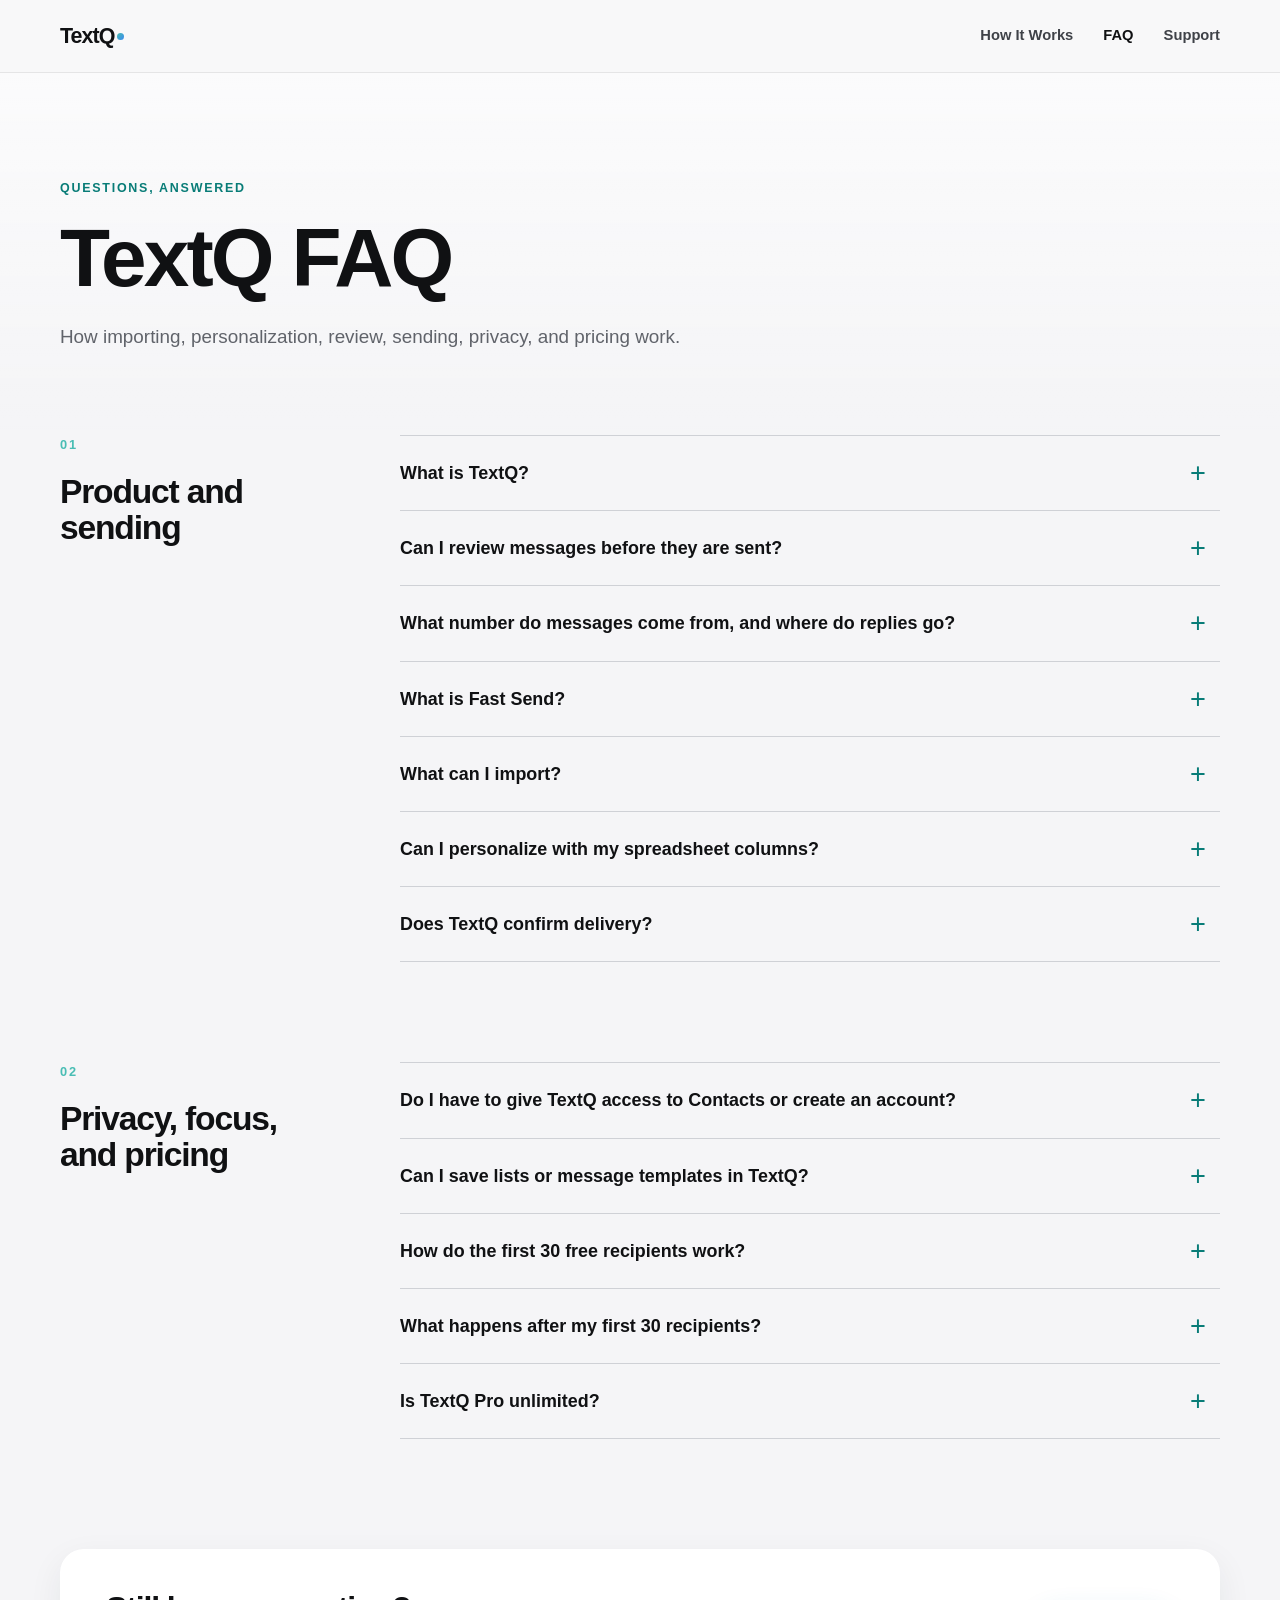
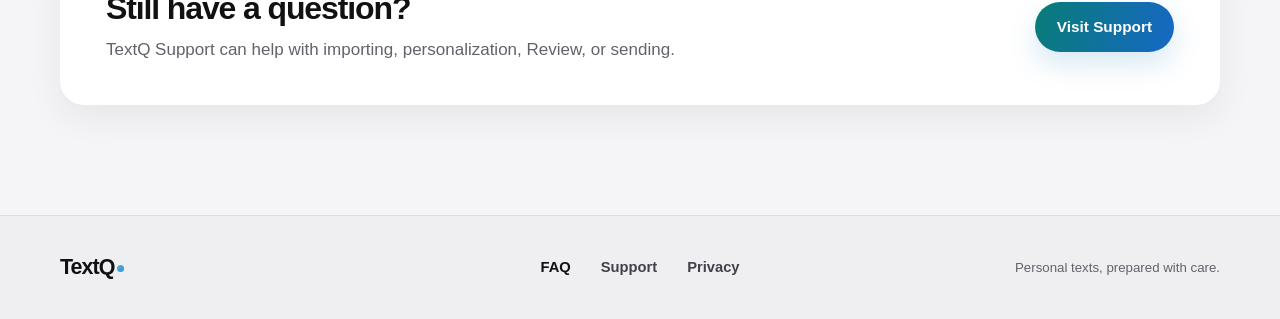
==== faq/index.html @ ec455a9d "Build TextQ launch website" ====
<!doctype html>
<html lang="en">
<head>
  <meta charset="utf-8">
  <meta name="viewport" content="width=device-width, initial-scale=1">
  <title>TextQ FAQ — Sending, Privacy &amp; Pricing</title>
  <meta name="description" content="Answers about TextQ imports, personalization, review, Apple Messages, Fast Send, privacy, free usage, Pro pricing, and sending limits.">
  <meta name="theme-color" content="#f5f5f7">
  <link rel="icon" href="../assets/images/favicon.png" type="image/png">
  <link rel="apple-touch-icon" href="../assets/images/apple-touch-icon.png">
  <link rel="stylesheet" href="../assets/css/site.css">
</head>
<body>
  <a class="skip-link" href="#main-content">Skip to content</a>
  <header class="site-header">
    <div class="nav-shell">
      <a class="wordmark" href="../" aria-label="TextQ home">TextQ</a>
      <nav class="desktop-nav" aria-label="Primary navigation">
        <a href="../#how-it-works">How It Works</a>
        <a href="./" aria-current="page">FAQ</a>
        <a href="../support/">Support</a>
      </nav>
      <details class="mobile-nav">
        <summary aria-label="Open navigation menu">Menu</summary>
        <nav aria-label="Mobile navigation">
          <a href="../#how-it-works">How It Works</a>
          <a href="./" aria-current="page">FAQ</a>
          <a href="../support/">Support</a>
        </nav>
      </details>
    </div>
  </header>

  <main id="main-content">
    <section class="page-hero section-shell">
      <p class="eyebrow">Questions, answered</p>
      <h1>TextQ FAQ</h1>
      <p>How importing, personalization, review, sending, privacy, and pricing work.</p>
    </section>

    <div class="faq-page section-shell">
      <section class="faq-group" aria-labelledby="product-sending-title">
        <div class="faq-group-heading">
          <p class="section-number" aria-hidden="true">01</p>
          <h2 id="product-sending-title">Product and sending</h2>
        </div>
        <div class="faq-list">
          <details id="what-is-textq">
            <summary>What is TextQ?</summary>
            <div class="details-answer"><p>TextQ turns the contact list you already have into personalized texts you can review and send from your own iPhone. Paste spreadsheet rows or import a CSV or Excel file, write one message, personalize it with the fields in your list, then choose how to send.</p></div>
          </details>
          <details id="review-before-sending">
            <summary>Can I review messages before they are sent?</summary>
            <div class="details-answer"><p>Yes. TextQ shows your recipients and personalized messages before you start sending. You can remove an unsent recipient and choose Send One by One or Fast Send.</p></div>
          </details>
          <details id="own-number">
            <summary>What number do messages come from, and where do replies go?</summary>
            <div class="details-answer"><p>Messages are sent through Apple Messages from your own number. Replies stay in Messages, where you already text.</p></div>
          </details>
          <details id="fast-send">
            <summary>What is Fast Send?</summary>
            <div class="details-answer"><p>Fast Send is an optional way to handle the remaining reviewed messages. You review the batch in TextQ, then explicitly choose <span class="control-name">Open Shortcuts &amp; Start Sending</span>. Fast Send does not start silently, and launching the Shortcut outside that reviewed TextQ flow sends nothing.</p></div>
          </details>
          <details id="import">
            <summary>What can I import?</summary>
            <div class="details-answer"><p>Paste rows from a spreadsheet, or import a CSV (.csv) or Excel (.xlsx) file. TextQ supports lists with or without a recognizable header and skips missing-phone and duplicate-phone rows with an import summary.</p></div>
          </details>
          <details id="personalize">
            <summary>Can I personalize with my spreadsheet columns?</summary>
            <div class="details-answer"><p>Yes. Use imported fields such as <code>{firstName}</code>, <code>{name}</code>, <code>{address}</code>, <code>{date}</code>, or other column titles in your message. TextQ also has a convenient <span class="control-name">Hi {firstName}</span> option. You can add one image, and image-only messages are supported.</p></div>
          </details>
          <details id="delivery">
            <summary>Does TextQ confirm delivery?</summary>
            <div class="details-answer"><p>No. <span class="control-name">Processed</span> is TextQ’s completion and usage status; it is not carrier delivery or receipt confirmation. Check Apple Messages for the conversation and available message status.</p></div>
          </details>
        </div>
      </section>

      <section class="faq-group" aria-labelledby="privacy-pricing-title">
        <div class="faq-group-heading">
          <p class="section-number" aria-hidden="true">02</p>
          <h2 id="privacy-pricing-title">Privacy, focus, and pricing</h2>
        </div>
        <div class="faq-list">
          <details id="contacts-account">
            <summary>Do I have to give TextQ access to Contacts or create an account?</summary>
            <div class="details-answer"><p>No Contacts access. No account. You bring the list you already have by paste, CSV, or Excel import.</p></div>
          </details>
          <details id="save-list">
            <summary>Can I save lists or message templates in TextQ?</summary>
            <div class="details-answer"><p>TextQ stays focused on the current sending task rather than keeping a contact database or template library. Keep your long-term list in the tool you already use. For messages you reuse often, <a class="text-link" href="https://support.apple.com/guide/iphone/use-text-replacements-iph6d01d862/ios">iPhone Text Replacement</a> is a simple way to save reusable wording.</p></div>
          </details>
          <details id="free-recipients">
            <summary>How do the first 30 free recipients work?</summary>
            <div class="details-answer"><p>Your first 30 cumulative Processed recipients are free. There is no countdown and the allowance does not reset with a new list, session, or batch. Importing, previewing, cancelling, failures, and Needs Review do not use the allowance. A batch must fit within your remaining allowance before it starts; TextQ does not process part of an over-limit batch.</p></div>
          </details>
          <details id="pro-pricing">
            <summary>What happens after my first 30 recipients?</summary>
            <div class="details-answer"><p>TextQ Pro is required for ongoing use. Standard U.S. pricing is <span class="control-name">$9.99/month</span> or <span class="control-name">$79.99/year</span>, and both plans unlock the same Pro access. The App Store shows the current localized price and purchase terms before you subscribe.</p></div>
          </details>
          <details id="pro-limits">
            <summary>Is TextQ Pro unlimited?</summary>
            <div class="details-answer"><p>No. To keep TextQ focused on responsible personal outreach, Pro includes sending limits: up to 100 recipients per batch, 200 in a rolling 24 hours, and 2,000 in a rolling 30 days.</p></div>
          </details>
        </div>
      </section>
    </div>

    <section class="compact-cta section-shell">
      <div>
        <h2>Still have a question?</h2>
        <p>TextQ Support can help with importing, personalization, Review, or sending.</p>
      </div>
      <a class="button button-primary" href="../support/">Visit Support</a>
    </section>
  </main>

  <footer class="site-footer">
    <div class="footer-shell">
      <a class="wordmark" href="../">TextQ</a>
      <nav aria-label="Footer navigation">
        <a href="./" aria-current="page">FAQ</a>
        <a href="../support/">Support</a>
        <a href="../privacy/">Privacy</a>
      </nav>
      <p>Personal texts, prepared with care.</p>
    </div>
  </footer>
</body>
</html>
---- assets/css/site.css ----
:root {
  color-scheme: light;
  --bg: #f5f5f7;
  --bg-warm: #f7f6f2;
  --surface: #ffffff;
  --ink: #101113;
  --muted: #60636a;
  --line: #dedfe4;
  --teal: #49bdb4;
  --teal-dark: #087c77;
  --blue: #3988ef;
  --blue-dark: #1768c5;
  --accent-soft: #e7f7f5;
  --shadow: 0 24px 70px rgba(25, 37, 52, 0.11);
  --shadow-soft: 0 12px 34px rgba(25, 37, 52, 0.07);
  --radius-xl: 34px;
  --radius-lg: 24px;
  --radius-md: 18px;
  --content: 1160px;
  --reading: 720px;
  font-family: -apple-system, BlinkMacSystemFont, "Segoe UI", sans-serif;
  font-synthesis: none;
}

* {
  box-sizing: border-box;
}

html {
  scroll-behavior: smooth;
  scroll-padding-top: 96px;
}

body {
  margin: 0;
  background: var(--bg);
  color: var(--ink);
  font-size: 17px;
  line-height: 1.62;
  -webkit-font-smoothing: antialiased;
}

body::before {
  content: "";
  position: fixed;
  inset: 0 0 auto;
  z-index: -1;
  height: 430px;
  background: linear-gradient(180deg, rgba(255,255,255,.76), rgba(245,245,247,0));
  pointer-events: none;
}

img {
  display: block;
  max-width: 100%;
  height: auto;
}

a {
  color: inherit;
  text-decoration-thickness: .08em;
  text-underline-offset: .18em;
}

a:hover {
  text-decoration-color: var(--teal-dark);
}

:focus-visible {
  outline: 3px solid var(--blue);
  outline-offset: 4px;
  border-radius: 6px;
}

.skip-link {
  position: fixed;
  z-index: 100;
  top: 12px;
  left: 12px;
  padding: 10px 14px;
  border-radius: 10px;
  background: var(--ink);
  color: #fff;
  transform: translateY(-150%);
  transition: transform .15s ease;
}

.skip-link:focus {
  transform: translateY(0);
}

h1,
h2,
h3,
p {
  margin-top: 0;
}

h1,
h2,
h3 {
  line-height: 1.08;
  letter-spacing: -.035em;
}

h1 {
  margin-bottom: 26px;
  font-size: clamp(3.15rem, 6.4vw, 5.9rem);
  max-width: 820px;
}

@media (min-width: 761px) {
  .hero h1 {
    font-size: clamp(3.15rem, 6.1vw, 5.6rem);
  }
}

h2 {
  margin-bottom: 22px;
  font-size: clamp(2.3rem, 4.2vw, 4rem);
  max-width: 790px;
}

h3 {
  margin-bottom: 10px;
  font-size: clamp(1.3rem, 2vw, 1.65rem);
}

.section-shell,
.nav-shell,
.footer-shell {
  width: min(calc(100% - 48px), var(--content));
  margin-inline: auto;
}

.site-header {
  position: sticky;
  z-index: 50;
  top: 0;
  border-bottom: 1px solid rgba(16, 17, 19, .08);
  background: rgba(247, 247, 248, .86);
  -webkit-backdrop-filter: saturate(150%) blur(18px);
  backdrop-filter: saturate(150%) blur(18px);
}

.nav-shell {
  display: flex;
  min-height: 72px;
  align-items: center;
  justify-content: space-between;
}

.wordmark {
  font-size: 1.34rem;
  font-weight: 780;
  letter-spacing: -.045em;
  text-decoration: none;
}

.wordmark::after {
  content: "";
  display: inline-block;
  width: 7px;
  height: 7px;
  margin-left: 3px;
  border-radius: 50%;
  background: linear-gradient(135deg, var(--teal), var(--blue));
  vertical-align: .12em;
}

.desktop-nav,
.footer-shell nav {
  display: flex;
  align-items: center;
  gap: 30px;
}

.desktop-nav a,
.footer-shell nav a {
  color: #3f4248;
  font-size: .92rem;
  font-weight: 650;
  text-decoration: none;
}

.desktop-nav a:hover,
.footer-shell nav a:hover,
.desktop-nav a[aria-current="page"],
.footer-shell nav a[aria-current="page"] {
  color: var(--ink);
}

.mobile-nav {
  display: none;
  position: relative;
}

.mobile-nav summary {
  cursor: pointer;
  list-style: none;
  padding: 10px 2px 10px 12px;
  font-size: .94rem;
  font-weight: 700;
}

.mobile-nav summary::-webkit-details-marker {
  display: none;
}

.mobile-nav nav {
  position: absolute;
  top: 48px;
  right: 0;
  display: grid;
  min-width: 190px;
  padding: 10px;
  border: 1px solid var(--line);
  border-radius: 16px;
  background: var(--surface);
  box-shadow: var(--shadow-soft);
}

.mobile-nav nav a {
  padding: 11px 12px;
  border-radius: 10px;
  font-weight: 650;
  text-decoration: none;
}

.mobile-nav nav a:hover {
  background: var(--bg);
}

.eyebrow {
  margin-bottom: 18px;
  color: var(--teal-dark);
  font-size: .78rem;
  font-weight: 800;
  letter-spacing: .14em;
  line-height: 1.2;
  text-transform: uppercase;
}

.hero {
  display: grid;
  grid-template-columns: minmax(0, 1.12fr) minmax(290px, .66fr);
  gap: clamp(48px, 7vw, 100px);
  min-height: 780px;
  padding-block: 74px 88px;
  align-items: center;
}

.hero-copy {
  padding-top: 10px;
}

.hero-lede {
  max-width: 650px;
  margin-bottom: 32px;
  color: var(--muted);
  font-size: clamp(1.16rem, 2vw, 1.42rem);
  line-height: 1.52;
}

.hero-actions {
  display: flex;
  flex-wrap: wrap;
  gap: 18px 24px;
  align-items: center;
}

.button {
  display: inline-flex;
  min-height: 50px;
  align-items: center;
  justify-content: center;
  padding: 13px 21px;
  border: 1px solid transparent;
  border-radius: 999px;
  font-size: .96rem;
  font-weight: 750;
  line-height: 1.2;
  text-decoration: none;
}

.button-primary {
  background: linear-gradient(110deg, var(--teal-dark), var(--blue-dark));
  color: #fff;
  box-shadow: 0 12px 28px rgba(42, 132, 192, .19);
}

.button-primary:hover {
  filter: saturate(112%) brightness(.98);
}

.button-secondary {
  border-color: #c7c9d0;
  background: var(--surface);
  color: var(--ink);
}

.button-light {
  background: #fff;
  color: #17202d;
}

.status-text,
.final-actions p {
  margin: 0;
  color: var(--muted);
  font-size: .94rem;
}

.hero-proof {
  display: inline-block;
  margin: 24px 0 0;
  color: #4b4f56;
  font-size: .92rem;
  font-weight: 680;
}

.hero-proof::before {
  content: "✓";
  margin-right: 8px;
  color: var(--teal-dark);
}

.product-shot {
  margin: 0;
}

.product-shot img {
  width: 100%;
  border-radius: var(--radius-xl);
  background: #f2f2f7;
  box-shadow: var(--shadow);
}

.hero-visual {
  width: min(100%, 390px);
  justify-self: end;
  transform: rotate(0deg);
}

.pain-section {
  padding-block: 112px;
  background: #111316;
  color: #fff;
}

.pain-layout {
  display: grid;
  grid-template-columns: .86fr 1.14fr;
  gap: 80px;
  align-items: start;
}

.pain-layout h2 {
  max-width: 520px;
}

.pain-copy {
  max-width: 640px;
  padding-top: 48px;
  color: #d4d6da;
  font-size: 1.15rem;
}

.section-number {
  margin-bottom: 18px;
  color: var(--teal);
  font-size: .8rem;
  font-weight: 800;
  letter-spacing: .15em;
}

.example-line {
  margin: 30px 0 0;
  color: #fff;
  font-size: .92rem;
  font-weight: 700;
}

.how-section {
  padding-block: 128px;
}

.section-heading {
  max-width: 800px;
  margin-bottom: 56px;
}

.section-heading > p:last-child {
  max-width: 680px;
  margin-bottom: 0;
  color: var(--muted);
  font-size: 1.12rem;
}

.how-layout {
  display: grid;
  grid-template-columns: minmax(0, 1.15fr) minmax(280px, .62fr);
  gap: 70px;
  align-items: center;
}

.steps-list {
  display: grid;
  gap: 0;
  margin: 0;
  padding: 0;
  list-style: none;
}

.steps-list li {
  position: relative;
  display: grid;
  grid-template-columns: 48px 1fr;
  gap: 22px;
  padding: 0 0 42px;
}

.steps-list li:not(:last-child)::after {
  content: "";
  position: absolute;
  top: 48px;
  bottom: 0;
  left: 23px;
  width: 1px;
  background: #c9d8dd;
}

.step-index {
  display: grid;
  width: 48px;
  height: 48px;
  place-items: center;
  border: 1px solid #acd9d6;
  border-radius: 50%;
  background: var(--accent-soft);
  color: var(--teal-dark);
  font-size: .91rem;
  font-weight: 800;
}

.steps-list p {
  max-width: 560px;
  margin: 0;
  color: var(--muted);
}

.compact-shot {
  width: min(100%, 330px);
  justify-self: center;
}

.sending-section {
  padding-block: 128px;
  background: var(--bg-warm);
}

.centered-heading {
  margin-inline: auto;
  text-align: center;
}

.centered-heading h2,
.centered-heading p {
  margin-inline: auto;
}

.sending-grid {
  display: grid;
  grid-template-columns: 1fr 1fr;
  gap: 28px;
}

.send-choice {
  display: grid;
  grid-template-columns: minmax(0, 1fr) minmax(170px, .64fr);
  gap: 30px;
  overflow: hidden;
  padding: 36px 34px 0;
  border: 1px solid rgba(16,17,19,.08);
  border-radius: var(--radius-xl);
  background: var(--surface);
  box-shadow: var(--shadow-soft);
}

.primary-choice {
  border-color: #bae4df;
}

.choice-label {
  display: inline-flex;
  margin-bottom: 44px;
  padding: 6px 10px;
  border-radius: 999px;
  background: var(--accent-soft);
  color: var(--teal-dark);
  font-size: .72rem;
  font-weight: 800;
  letter-spacing: .08em;
  text-transform: uppercase;
}

.choice-copy p {
  margin: 0;
  color: var(--muted);
}

.send-shot {
  width: 100%;
  align-self: end;
}

.send-shot img {
  border-radius: 24px 24px 0 0;
  box-shadow: 0 18px 44px rgba(25,37,52,.12);
}

.reassurance {
  max-width: 860px;
  margin: 42px auto 0;
  color: #4d535a;
  text-align: center;
}

.control-name,
code {
  font-family: ui-monospace, SFMono-Regular, Menlo, Consolas, monospace;
  font-size: .9em;
}

code {
  padding: .12em .33em;
  border-radius: 5px;
  background: #eef0f3;
}

.privacy-section {
  display: grid;
  grid-template-columns: 1fr minmax(270px, .55fr);
  gap: 84px;
  padding-block: 128px;
  align-items: center;
}

.privacy-copy h2 {
  max-width: 560px;
}

.privacy-copy {
  min-width: 0;
}

.trust-list {
  display: grid;
  gap: 14px;
  max-width: 640px;
  margin: 34px 0 0;
  padding: 0;
  list-style: none;
}

.trust-list li {
  position: relative;
  padding: 15px 18px 15px 52px;
  border: 1px solid #e2e4e8;
  border-radius: 15px;
  background: var(--surface);
  font-weight: 680;
}

.trust-list li::before {
  content: "✓";
  position: absolute;
  top: 50%;
  left: 18px;
  display: grid;
  width: 22px;
  height: 22px;
  place-items: center;
  border-radius: 50%;
  background: var(--accent-soft);
  color: var(--teal-dark);
  font-size: .76rem;
  transform: translateY(-50%);
}

.text-link {
  color: var(--blue-dark);
  font-weight: 720;
}

.privacy-visual {
  width: min(100%, 330px);
  justify-self: center;
}

.privacy-visual img {
  width: 100%;
  filter: drop-shadow(0 20px 30px rgba(25, 37, 52, .1));
}

.pricing-section {
  padding-block: 120px;
  background: #111316;
  color: #fff;
}

.pricing-layout {
  display: grid;
  grid-template-columns: 1.05fr .95fr;
  gap: 80px;
  align-items: center;
}

.pricing-intro > p:last-child {
  max-width: 620px;
  color: #c9ccd1;
}

.pricing-card {
  padding: 36px;
  border: 1px solid rgba(255,255,255,.16);
  border-radius: var(--radius-lg);
  background: linear-gradient(145deg, rgba(255,255,255,.1), rgba(255,255,255,.055));
}

.pricing-card p {
  color: #c9ccd1;
}

.pricing-card .plan-kicker {
  margin-bottom: 10px;
  color: #74ded5;
  font-size: .78rem;
  font-weight: 780;
  letter-spacing: .1em;
  text-transform: uppercase;
}

.pricing-card h3 {
  font-size: 2rem;
}

.price {
  display: flex;
  flex-wrap: wrap;
  gap: 0 5px;
  align-items: baseline;
  margin: 28px 0 0;
}

.price span {
  color: #fff;
  font-size: 1.65rem;
  font-weight: 780;
  letter-spacing: -.035em;
}

.price em {
  margin-inline: 8px;
  color: #969ba3;
  font-size: .85rem;
  font-style: normal;
}

.pricing-prelaunch-cta {
  margin-top: 28px;
  border-color: rgba(255,255,255,.2);
  background: linear-gradient(110deg, var(--teal-dark), var(--blue-dark));
  color: #fff;
  box-shadow: none;
  cursor: default;
  pointer-events: none;
  user-select: none;
}

.final-cta {
  display: grid;
  grid-template-columns: 1fr auto;
  gap: 50px;
  margin-top: 96px;
  margin-bottom: 120px;
  padding: 58px 62px;
  border-radius: var(--radius-xl);
  background: linear-gradient(125deg, var(--teal-dark), var(--blue-dark));
  color: #fff;
  box-shadow: 0 26px 68px rgba(35,123,184,.24);
}

.final-cta h2 {
  margin-bottom: 14px;
}

.final-cta > div:first-child p:last-child {
  max-width: 640px;
  margin-bottom: 0;
  color: rgba(255,255,255,.9);
}

.final-cta .eyebrow {
  color: #fff;
}

.final-actions {
  display: grid;
  gap: 13px;
  min-width: 210px;
  place-content: center;
  text-align: center;
}

.final-actions p {
  color: rgba(255,255,255,.82);
}

.site-footer {
  padding-block: 34px;
  border-top: 1px solid rgba(16,17,19,.08);
  background: #efeff2;
}

.footer-shell {
  display: grid;
  grid-template-columns: 1fr auto 1fr;
  align-items: center;
  gap: 26px;
}

.footer-shell > p {
  margin: 0;
  color: var(--muted);
  font-size: .83rem;
  text-align: right;
}

/* Interior pages */
.page-hero {
  padding-block: 108px 82px;
}

.page-hero h1 {
  margin-bottom: 20px;
}

.page-hero > p:last-child,
.page-hero > div > p:last-child {
  max-width: 700px;
  margin-bottom: 0;
  color: var(--muted);
  font-size: 1.18rem;
}

.faq-page {
  display: grid;
  gap: 100px;
  padding-bottom: 110px;
}

.faq-group {
  display: grid;
  grid-template-columns: 270px 1fr;
  gap: 70px;
  align-items: start;
}

.faq-group-heading {
  position: sticky;
  top: 110px;
}

.faq-group-heading h2 {
  font-size: 2.1rem;
}

.faq-list {
  border-top: 1px solid #cfd1d6;
}

.faq-list details {
  border-bottom: 1px solid #cfd1d6;
  scroll-margin-top: 110px;
}

.faq-list summary {
  position: relative;
  cursor: pointer;
  list-style: none;
  padding: 25px 54px 25px 0;
  font-size: 1.12rem;
  font-weight: 720;
  line-height: 1.35;
}

.faq-list summary::-webkit-details-marker {
  display: none;
}

.faq-list summary::after {
  content: "+";
  position: absolute;
  top: 50%;
  right: 8px;
  width: 28px;
  color: var(--teal-dark);
  font-size: 1.7rem;
  font-weight: 400;
  line-height: 1;
  text-align: center;
  transform: translateY(-50%);
}

.faq-list details[open] summary::after {
  content: "−";
}

.faq-list details:target summary {
  color: var(--blue-dark);
}

.details-answer {
  max-width: 720px;
  padding: 0 58px 26px 0;
  color: var(--muted);
}

.details-answer p {
  margin-bottom: 0;
}

.compact-cta {
  display: flex;
  gap: 40px;
  margin-bottom: 110px;
  padding: 42px 46px;
  border-radius: var(--radius-lg);
  background: var(--surface);
  box-shadow: var(--shadow-soft);
  align-items: center;
  justify-content: space-between;
}

.compact-cta h2 {
  margin-bottom: 10px;
  font-size: 2rem;
}

.compact-cta p {
  margin-bottom: 0;
  color: var(--muted);
}

.support-hero {
  display: flex;
  gap: 50px;
  align-items: end;
  justify-content: space-between;
}

.support-hero .button {
  flex: 0 0 auto;
  margin-bottom: 8px;
}

.support-topics {
  padding-bottom: 115px;
}

.topic-grid {
  display: grid;
  grid-template-columns: repeat(2, 1fr);
  gap: 18px;
}

.topic-grid article {
  min-height: 220px;
  padding: 28px 30px;
  border: 1px solid var(--line);
  border-radius: var(--radius-lg);
  background: var(--surface);
}

.topic-grid article > span {
  display: block;
  margin-bottom: 38px;
  color: var(--teal-dark);
  font-size: .75rem;
  font-weight: 800;
  letter-spacing: .13em;
}

.topic-grid p {
  margin-bottom: 0;
  color: var(--muted);
}

.support-contact {
  display: grid;
  grid-template-columns: 1fr 300px;
  gap: 80px;
  margin-bottom: 110px;
  padding: 56px;
  border-radius: var(--radius-xl);
  background: #111316;
  color: #fff;
}

.support-contact h2 {
  margin-bottom: 18px;
}

.support-contact > div:first-child > p:not(.eyebrow):not(.privacy-warning) {
  color: #c9ccd1;
}

.privacy-warning {
  margin: 28px 0 0;
  padding: 18px 20px;
  border-left: 3px solid var(--teal);
  background: rgba(255,255,255,.07);
  color: #fff;
}

.contact-actions {
  display: grid;
  gap: 16px;
  place-content: center stretch;
}

.contact-actions .text-link {
  color: #8ccfff;
  text-align: center;
}

.privacy-page-hero {
  padding-bottom: 46px;
}

.policy-shell {
  max-width: 900px;
  padding-bottom: 120px;
}

.policy-meta {
  display: grid;
  grid-template-columns: 1fr 1fr;
  gap: 16px;
  margin-bottom: 28px;
}

.policy-meta p {
  display: grid;
  gap: 5px;
  margin: 0;
  padding: 20px 22px;
  border: 1px solid var(--line);
  border-radius: 15px;
  background: var(--surface);
}

.policy-meta span {
  color: var(--muted);
  font-size: .78rem;
}

.policy-meta strong {
  font-size: .96rem;
}

.policy-placeholder {
  padding: 38px;
  border: 2px solid #d2a13b;
  border-radius: var(--radius-lg);
  background: #fff9e8;
}

.local-only-label {
  display: inline-flex;
  margin-bottom: 20px;
  padding: 5px 9px;
  border-radius: 999px;
  background: #2b2519;
  color: #fff;
  font-size: .72rem;
  font-weight: 800;
  letter-spacing: .08em;
  text-transform: uppercase;
}

.policy-placeholder h2 {
  margin-bottom: 14px;
  font-size: 2rem;
}

.policy-placeholder p:last-child {
  margin-bottom: 0;
}

.policy-body-frame {
  display: grid;
  gap: 16px;
  margin: 38px 0;
  padding: 34px;
  border: 1px solid var(--line);
  border-radius: var(--radius-lg);
  background: var(--surface);
}

.policy-body-frame span {
  height: 11px;
  border-radius: 999px;
  background: #e9eaed;
}

.policy-body-frame span:nth-child(2) { width: 88%; }
.policy-body-frame span:nth-child(3) { width: 94%; }
.policy-body-frame span:nth-child(4) { width: 72%; }
.policy-body-frame span:nth-child(5) { width: 84%; }

.policy-support {
  margin-bottom: 0;
}

@media (max-width: 980px) {
  .hero {
    grid-template-columns: 1fr minmax(260px, .55fr);
    gap: 42px;
  }

  .send-choice {
    grid-template-columns: 1fr;
  }

  .choice-label {
    margin-bottom: 22px;
  }

  .send-shot {
    width: min(100%, 260px);
    justify-self: center;
  }

  .faq-group {
    grid-template-columns: 220px 1fr;
    gap: 42px;
  }
}

@media (max-width: 760px) {
  body {
    font-size: 16px;
  }

  .section-shell,
  .nav-shell,
  .footer-shell {
    width: min(calc(100% - 32px), var(--content));
  }

  .desktop-nav {
    display: none;
  }

  .mobile-nav {
    display: block;
  }

  .nav-shell {
    min-height: 64px;
  }

  h1 {
    font-size: clamp(2.75rem, 13vw, 4.2rem);
  }

  h2 {
    font-size: clamp(2.15rem, 10vw, 3.1rem);
  }

  .hero {
    grid-template-columns: 1fr;
    gap: 44px;
    min-height: 0;
    padding-block: 62px 76px;
  }

  .hero-copy {
    padding: 0;
  }

  .hero-lede {
    font-size: 1.08rem;
  }

  .hero-actions {
    display: grid;
    gap: 13px;
    justify-items: start;
  }

  .hero-visual {
    width: min(78vw, 315px);
    justify-self: center;
    transform: none;
  }

  .pain-section,
  .how-section,
  .sending-section,
  .privacy-section,
  .pricing-section {
    padding-block: 84px;
  }

  .pain-layout,
  .how-layout,
  .privacy-section,
  .pricing-layout {
    grid-template-columns: 1fr;
    gap: 44px;
  }

  .privacy-section {
    grid-template-columns: minmax(0, 1fr);
  }

  .pain-copy {
    padding-top: 0;
  }

  .section-heading {
    margin-bottom: 40px;
  }

  .compact-shot,
  .privacy-visual {
    width: min(78vw, 305px);
  }

  .sending-grid,
  .topic-grid {
    grid-template-columns: 1fr;
  }

  .send-choice {
    padding: 30px 26px 0;
  }

  .send-shot {
    width: min(72vw, 280px);
  }

  .privacy-copy {
    order: 1;
  }

  .privacy-visual {
    order: 2;
  }

  .pricing-layout {
    gap: 40px;
  }

  .final-cta {
    grid-template-columns: 1fr;
    gap: 34px;
    margin-top: 72px;
    margin-bottom: 80px;
    padding: 42px 28px;
  }

  .final-actions {
    justify-items: start;
    text-align: left;
  }

  .footer-shell {
    grid-template-columns: 1fr;
    justify-items: start;
  }

  .footer-shell nav {
    flex-wrap: wrap;
    gap: 20px;
  }

  .footer-shell > p {
    text-align: left;
  }

  .page-hero {
    padding-block: 76px 60px;
  }

  .faq-page {
    gap: 76px;
    padding-bottom: 84px;
  }

  .faq-group {
    grid-template-columns: 1fr;
    gap: 22px;
  }

  .faq-group-heading {
    position: static;
  }

  .faq-group-heading h2 {
    font-size: 1.85rem;
  }

  .faq-list summary {
    padding-block: 22px;
    font-size: 1.04rem;
  }

  .details-answer {
    padding-right: 38px;
  }

  .compact-cta,
  .support-hero {
    display: grid;
    align-items: start;
  }

  .compact-cta {
    margin-bottom: 84px;
    padding: 34px 28px;
  }

  .support-topics {
    padding-bottom: 84px;
  }

  .topic-grid article {
    min-height: 0;
  }

  .topic-grid article > span {
    margin-bottom: 24px;
  }

  .support-contact {
    grid-template-columns: 1fr;
    gap: 42px;
    margin-bottom: 84px;
    padding: 38px 26px;
  }

  .contact-actions {
    justify-items: start;
  }

  .contact-actions .text-link {
    text-align: left;
  }

  .policy-meta {
    grid-template-columns: 1fr;
  }

  .policy-placeholder,
  .policy-body-frame {
    padding: 26px 22px;
  }
}

@media (max-width: 420px) {
  .section-shell,
  .nav-shell,
  .footer-shell {
    width: min(calc(100% - 28px), var(--content));
  }

  h1 {
    font-size: 2.82rem;
  }

  .button {
    width: 100%;
  }

  .hero-actions .status-text {
    width: 100%;
    text-align: center;
  }

  .hero-visual,
  .compact-shot,
  .privacy-visual,
  .send-shot {
    width: min(82vw, 300px);
  }

  .steps-list li {
    grid-template-columns: 42px 1fr;
    gap: 16px;
  }

  .step-index {
    width: 42px;
    height: 42px;
  }

  .steps-list li:not(:last-child)::after {
    top: 42px;
    left: 20px;
  }

  .price {
    display: block;
  }

  .price em {
    display: block;
    margin: 8px 0;
  }

}

@media (prefers-reduced-motion: reduce) {
  html {
    scroll-behavior: auto;
  }

  *,
  *::before,
  *::after {
    scroll-behavior: auto !important;
    transition-duration: .01ms !important;
    animation-duration: .01ms !important;
    animation-iteration-count: 1 !important;
  }
}

@media (forced-colors: active) {
  .button,
  .trust-list li,
  .send-choice,
  .policy-placeholder {
    border: 1px solid ButtonText;
  }
}
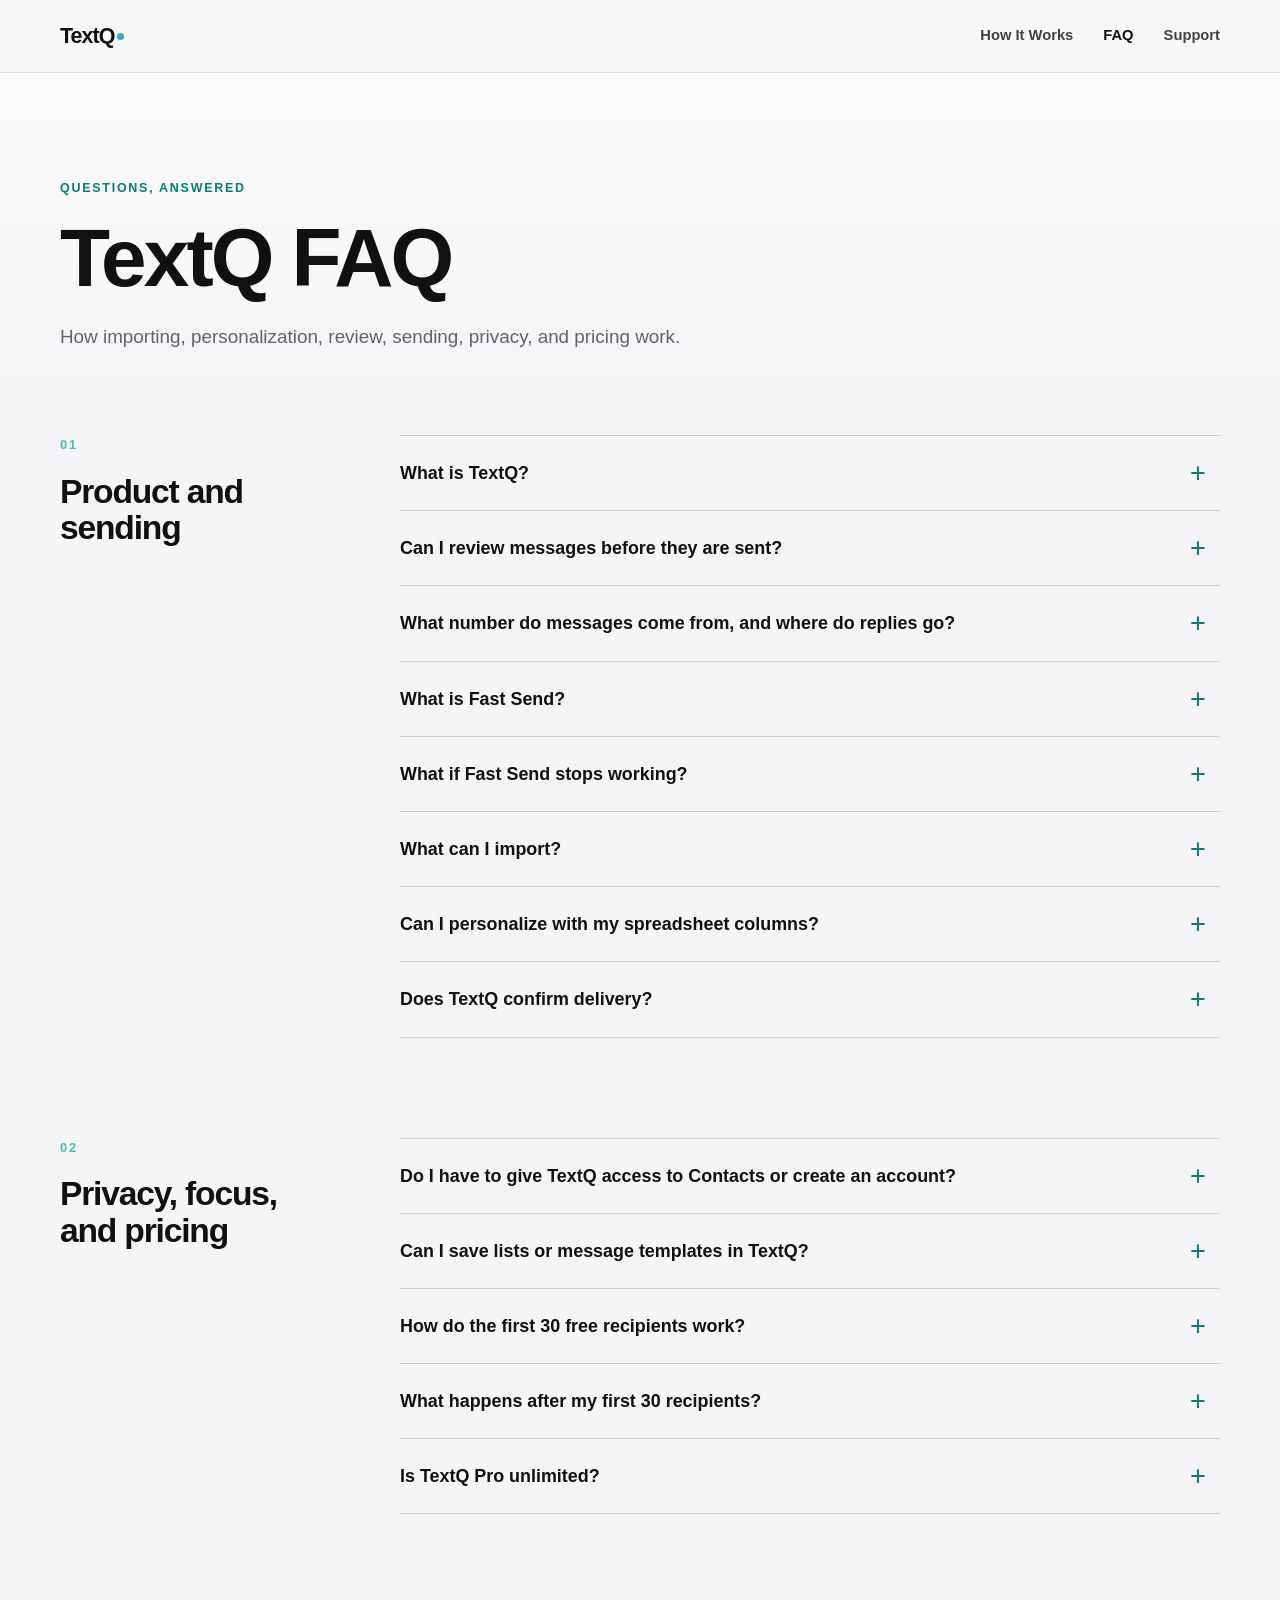
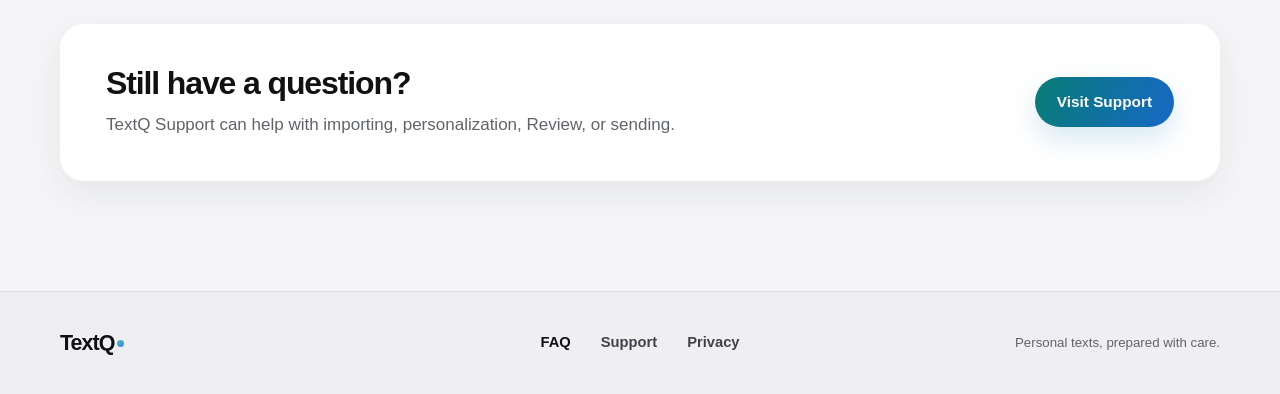
==== commit 85eddc38: "Add Fast Send recovery FAQ" ====
--- a/faq/index.html
+++ b/faq/index.html
@@ -60,6 +60,10 @@
           <details id="fast-send">
             <summary>What is Fast Send?</summary>
             <div class="details-answer"><p>Fast Send is an optional way to handle the remaining reviewed messages. You review the batch in TextQ, then explicitly choose <span class="control-name">Open Shortcuts &amp; Start Sending</span>. Fast Send does not start silently, and launching the Shortcut outside that reviewed TextQ flow sends nothing.</p></div>
+          </details>
+          <details id="fast-send-troubleshooting">
+            <summary>What if Fast Send stops working?</summary>
+            <div class="details-answer"><p>If the TextQ Fast Send Shortcut was changed or stops working, delete the existing shortcut, then go to <span class="control-name">Settings → Fast Send Setup</span> in TextQ and add it again.</p></div>
           </details>
           <details id="import">
             <summary>What can I import?</summary>
--- a/assets/css/site.css
+++ b/assets/css/site.css
@@ -936,38 +936,18 @@
 }
 
 .privacy-page-hero {
-  padding-bottom: 46px;
+  padding-block: 88px 28px;
+}
+
+.privacy-page-hero h1 {
+  margin-bottom: 0;
+  font-size: clamp(3rem, 4vw, 3.5rem);
+  line-height: 1.08;
 }
 
 .policy-shell {
-  max-width: 900px;
-  padding-bottom: 120px;
-}
-
-.policy-meta {
-  display: grid;
-  grid-template-columns: 1fr 1fr;
-  gap: 16px;
-  margin-bottom: 28px;
-}
-
-.policy-meta p {
-  display: grid;
-  gap: 5px;
-  margin: 0;
-  padding: 20px 22px;
-  border: 1px solid var(--line);
-  border-radius: 15px;
-  background: var(--surface);
-}
-
-.policy-meta span {
-  color: var(--muted);
-  font-size: .78rem;
-}
-
-.policy-meta strong {
-  font-size: .96rem;
+  max-width: 860px;
+  padding-bottom: 104px;
 }
 
 .policy-placeholder {
@@ -1000,13 +980,45 @@
 }
 
 .policy-body-frame {
-  display: grid;
-  gap: 16px;
-  margin: 38px 0;
+  margin: 24px 0 30px;
   padding: 34px;
   border: 1px solid var(--line);
   border-radius: var(--radius-lg);
   background: var(--surface);
+}
+
+.policy-effective-date {
+  margin: 32px 0 0;
+  padding-top: 22px;
+  border-top: 1px solid var(--line);
+  color: var(--muted);
+  font-size: .85rem;
+}
+
+.policy-effective-date strong {
+  color: var(--ink);
+}
+
+.policy-body-frame > .policy-intro {
+  margin-bottom: 34px;
+}
+
+.policy-body-frame > section + section {
+  margin-top: 38px;
+  padding-top: 32px;
+  border-top: 1px solid var(--line);
+}
+
+.policy-body-frame section h2 {
+  max-width: none;
+  margin-bottom: 16px;
+  font-size: clamp(1.75rem, 2.2vw, 2rem);
+  line-height: 1.2;
+  letter-spacing: -.02em;
+}
+
+.policy-body-frame section > :last-child {
+  margin-bottom: 0;
 }
 
 .policy-body-frame span {
@@ -1261,13 +1273,31 @@
     text-align: left;
   }
 
-  .policy-meta {
-    grid-template-columns: 1fr;
+  .privacy-page-hero {
+    padding-block: 56px 24px;
+  }
+
+  .privacy-page-hero h1 {
+    font-size: clamp(2.25rem, 9vw, 2.625rem);
   }
 
   .policy-placeholder,
   .policy-body-frame {
     padding: 26px 22px;
+  }
+
+  .policy-body-frame > .policy-intro {
+    margin-bottom: 30px;
+  }
+
+  .policy-body-frame > section + section {
+    margin-top: 32px;
+    padding-top: 26px;
+  }
+
+  .policy-body-frame section h2 {
+    font-size: clamp(1.5rem, 6.5vw, 1.75rem);
+    line-height: 1.24;
   }
 }
 
